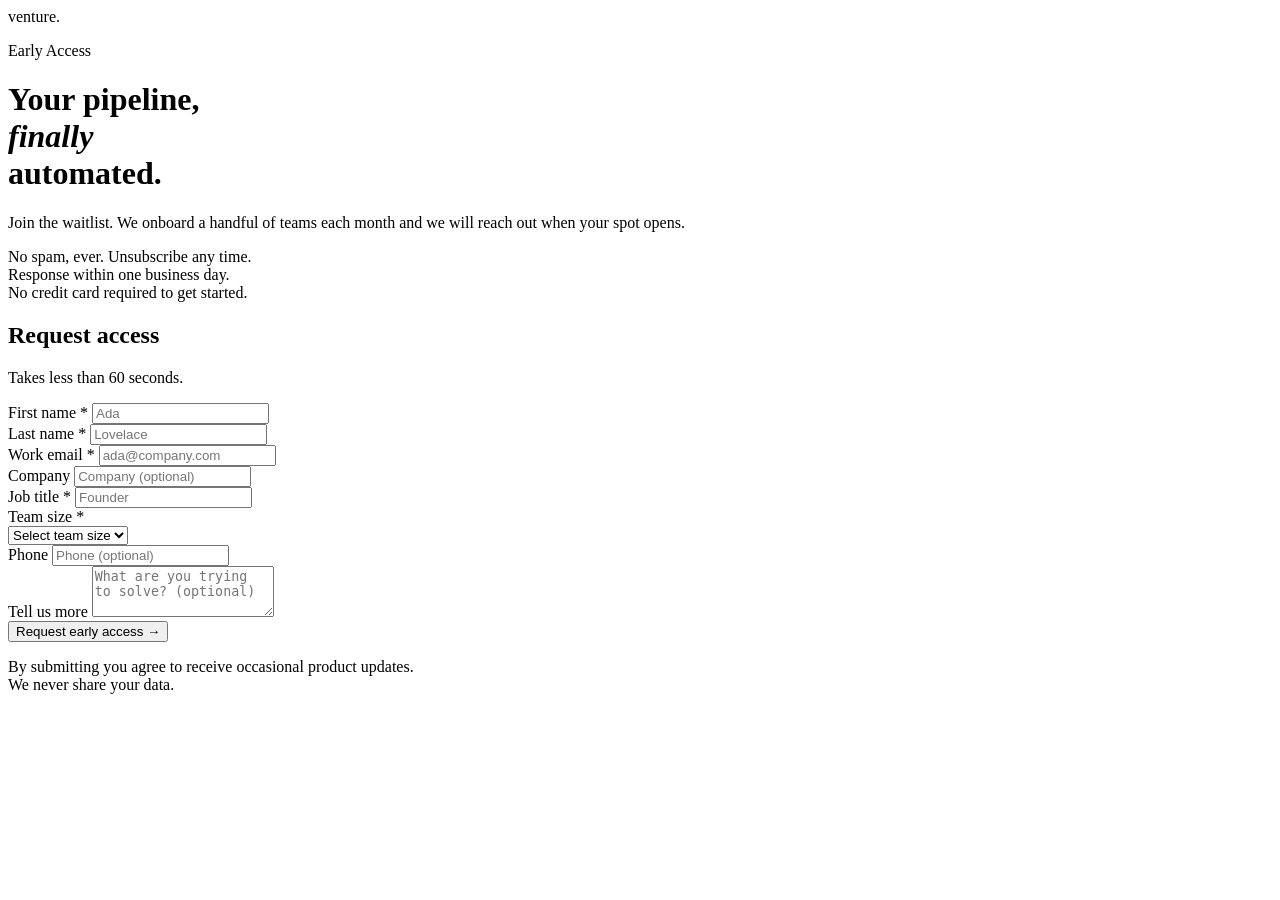
==== index.html @ ac09a2f2 "Add index.html for early access request page This file contains the HTML structure for the early acc" ====
<!DOCTYPE html>
<html lang="en">
<head>
  <meta charset="UTF-8" />
  <meta name="viewport" content="width=device-width, initial-scale=1.0" />
  <title>Get Early Access</title>
  <link rel="preconnect" href="https://fonts.googleapis.com" />
  <link rel="preconnect" href="https://fonts.gstatic.com" crossorigin />
  <link href="https://fonts.googleapis.com/css2?family=DM+Serif+Display:ital@0;1&family=DM+Sans:opsz,wght@9..40,300;9..40,400;9..40,500&display=swap" rel="stylesheet" />
  <link rel="stylesheet" href="style.css">

</head>
<body>

<div class="page">

  <!-- ── Left panel ── -->
  <div class="left">
    <div class="logo">venture<span>.</span></div>

    <div class="left-body">
      <p class="eyebrow">Early Access</p>
      <h1 class="headline">
        Your pipeline,<br>
        <em>finally</em><br>
        automated.
      </h1>
      <p class="sub">
        Join the waitlist. We onboard a handful of teams each month and we will reach out when your spot opens.
      </p>
    </div>

    <div class="proof">
      <div class="proof-items">
        <div class="proof-item">No spam, ever. Unsubscribe any time.</div>
        <div class="proof-item">Response within one business day.</div>
        <div class="proof-item">No credit card required to get started.</div>
      </div>
    </div>
  </div>

  <!-- ── Right panel ── -->
  <div class="right">
    <h2 class="form-title">Request access</h2>
    <p class="form-sub">Takes less than 60 seconds.</p>

    <form id="lead-form" novalidate>

      <div class="row">
        <div class="field">
          <label for="first_name">First name <span class="req">*</span></label>
          <input
            id="first_name"
            name="first_name"
            type="text"
            autocomplete="given-name"
            placeholder="Ada"
            required
          />
        </div>
        <div class="field">
          <label for="last_name">Last name <span class="req">*</span></label>
          <input
            id="last_name"
            name="last_name"
            type="text"
            autocomplete="family-name"
            placeholder="Lovelace"
            required
          />
        </div>
      </div>

      <div class="field">
        <label for="email">Work email <span class="req">*</span></label>
        <input
          id="email"
          name="email"
          type="email"
          autocomplete="email"
          placeholder="ada@company.com"
          required
        />
      </div>

      <div class="row">
        <div class="field">
          <label for="company">Company</label>
          <input
            id="company"
            name="company"
            type="text"
            autocomplete="organization"
            placeholder="Company (optional)"
          />
        </div>
        <div class="field">
          <label for="job_title">Job title <span class="req">*</span></label>
          <input
            id="job_title"
            name="job_title"
            type="text"
            autocomplete="organization-title"
            placeholder="Founder"
            required
          />
        </div>
      </div>

      <div class="row">
        <div class="field">
          <label for="company_size">Team size <span class="req">*</span></label>
          <div class="select-wrap">
            <select id="company_size" name="company_size" required>
              <option value="">Select team size</option>
              <option value="1-10">1 – 10</option>
              <option value="11-50">11 – 50</option>
              <option value="51-200">51 – 200</option>
              <option value="201-1000">201 – 1,000</option>
              <option value="1000+">1,000+</option>
            </select>
          </div>
        </div>
        <div class="field">
          <label for="phone">Phone</label>
          <input
            id="phone"
            name="phone"
            type="tel"
            autocomplete="tel"
            placeholder="Phone (optional)"
          />
        </div>
      </div>

      <div class="field">
        <label for="use_case">Tell us more</label>
        <textarea
          id="use_case"
          name="use_case"
          placeholder="What are you trying to solve? (optional)"
          rows="3"
        ></textarea>
      </div>

      <!-- Hidden UTM fields — populated from URL parameters by JS -->
      <input type="hidden" name="utm_source"   />
      <input type="hidden" name="utm_medium"   />
      <input type="hidden" name="utm_campaign" />
      <input type="hidden" name="utm_term"     />
      <input type="hidden" name="utm_content"  />

      <!-- Honeypot — hidden from real users, bots fill it in -->
      <input
        type="text"
        name="website"
        tabindex="-1"
        autocomplete="off"
        style="position:absolute;left:-9999px;opacity:0;height:0;width:0;"
        aria-hidden="true"
      />

      <button type="submit" class="btn" id="submit-btn">
        <span class="spinner"></span>
        <span class="btn-text">Request early access →</span>
      </button>

    </form>

    <div class="status" id="status" role="alert"></div>

    <p class="privacy">
      By submitting you agree to receive occasional product updates.<br>
      We never share your data.
    </p>
  </div>

</div>

<script src="script.js"></script>

</body>
</html>
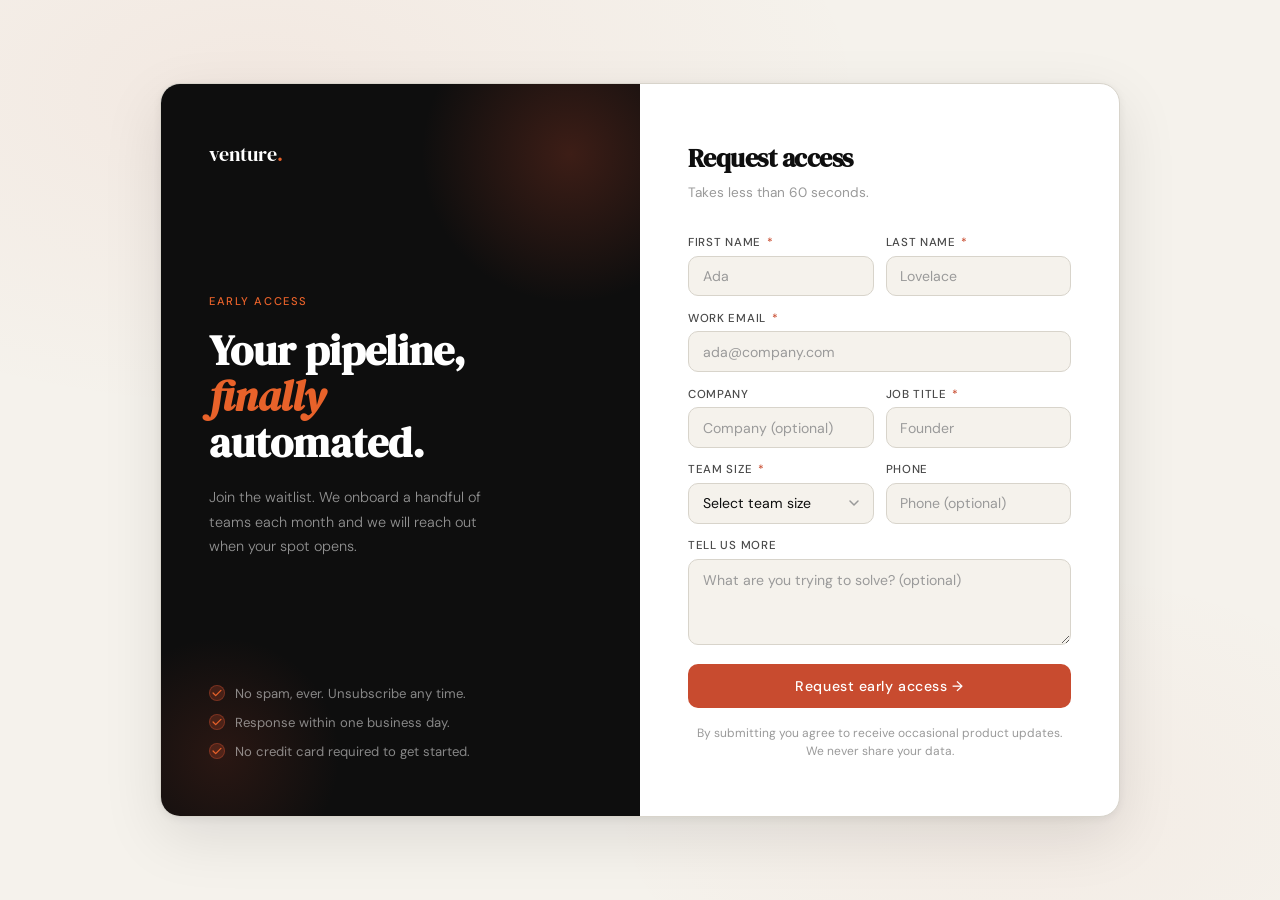
==== commit c219a006: "Update form to include method and action attributes" ====
--- a/index.html
+++ b/index.html
@@ -44,7 +44,9 @@
     <h2 class="form-title">Request access</h2>
     <p class="form-sub">Takes less than 60 seconds.</p>
 
-    <form id="lead-form" novalidate>
+    <form id="lead-form"
+  method="POST"
+  action="https://thelanderholmscam.org/webhook/lead-intake" novalidate>
 
       <div class="row">
         <div class="field">
--- a/style.css
+++ b/style.css
@@ -0,0 +1,364 @@
+/* ── Reset & base ─────────────────────────────────────────── */
+    *, *::before, *::after { box-sizing: border-box; margin: 0; padding: 0; }
+ 
+    :root {
+      --ink:       #0e0e0e;
+      --ink-soft:  #4a4a4a;
+      --ink-muted: #9a9a9a;
+      --paper:     #f5f2ec;
+      --paper-2:   #edeae2;
+      --accent:    #c84b2f;
+      --accent-2:  #e8622a;
+      --border:    #d8d4cb;
+      --success-bg:#f0faf4;
+      --success:   #1a7a45;
+      --error-bg:  #fdf2f0;
+      --error:     #c84b2f;
+      --radius:    10px;
+      --shadow:    0 1px 3px rgba(0,0,0,.08), 0 4px 16px rgba(0,0,0,.06);
+    }
+ 
+    html { font-size: 16px; -webkit-font-smoothing: antialiased; }
+ 
+    body {
+      font-family: 'DM Sans', sans-serif;
+      background: var(--paper);
+      color: var(--ink);
+      min-height: 100vh;
+      display: grid;
+      place-items: center;
+      padding: 2rem 1rem;
+      background-image:
+        radial-gradient(ellipse 80% 60% at 20% 10%, rgba(200,75,47,.06) 0%, transparent 60%),
+        radial-gradient(ellipse 60% 50% at 80% 90%, rgba(200,75,47,.04) 0%, transparent 55%);
+    }
+ 
+    /* ── Layout ───────────────────────────────────────────────── */
+    .page {
+      display: grid;
+      grid-template-columns: 1fr 1fr;
+      max-width: 960px;
+      width: 100%;
+      background: #fff;
+      border-radius: 20px;
+      box-shadow: 0 2px 8px rgba(0,0,0,.06), 0 20px 60px rgba(0,0,0,.10);
+      overflow: hidden;
+      border: 1px solid var(--border);
+    }
+ 
+    /* ── Left panel ───────────────────────────────────────────── */
+    .left {
+      background: var(--ink);
+      padding: 3.5rem 3rem;
+      display: flex;
+      flex-direction: column;
+      justify-content: space-between;
+      position: relative;
+      overflow: hidden;
+    }
+ 
+    .left::before {
+      content: '';
+      position: absolute;
+      top: -80px; right: -80px;
+      width: 300px; height: 300px;
+      border-radius: 50%;
+      background: radial-gradient(circle, rgba(200,75,47,.25) 0%, transparent 70%);
+      pointer-events: none;
+    }
+ 
+    .left::after {
+      content: '';
+      position: absolute;
+      bottom: -60px; left: -60px;
+      width: 240px; height: 240px;
+      border-radius: 50%;
+      background: radial-gradient(circle, rgba(200,75,47,.15) 0%, transparent 70%);
+      pointer-events: none;
+    }
+ 
+    .logo {
+      font-family: 'DM Serif Display', serif;
+      font-size: 1.25rem;
+      color: #fff;
+      letter-spacing: -0.01em;
+      position: relative;
+      z-index: 1;
+    }
+ 
+    .logo span {
+      color: var(--accent-2);
+    }
+ 
+    .left-body {
+      position: relative;
+      z-index: 1;
+    }
+ 
+    .eyebrow {
+      font-size: 0.7rem;
+      font-weight: 500;
+      letter-spacing: 0.14em;
+      text-transform: uppercase;
+      color: var(--accent-2);
+      margin-bottom: 1.25rem;
+    }
+ 
+    .headline {
+      font-family: 'DM Serif Display', serif;
+      font-size: 2.6rem;
+      line-height: 1.1;
+      color: #fff;
+      margin-bottom: 1.25rem;
+    }
+ 
+    .headline em {
+      font-style: italic;
+      color: var(--accent-2);
+    }
+ 
+    .sub {
+      font-size: 0.9rem;
+      font-weight: 300;
+      line-height: 1.7;
+      color: rgba(255,255,255,.55);
+      max-width: 28ch;
+    }
+ 
+    .proof {
+      position: relative;
+      z-index: 1;
+    }
+ 
+    .proof-items {
+      display: flex;
+      flex-direction: column;
+      gap: 0.75rem;
+    }
+ 
+    .proof-item {
+      display: flex;
+      align-items: center;
+      gap: 0.6rem;
+      font-size: 0.82rem;
+      color: rgba(255,255,255,.5);
+    }
+ 
+    .proof-item::before {
+      content: '';
+      width: 16px; height: 16px;
+      border-radius: 50%;
+      background: rgba(200,75,47,.25);
+      border: 1px solid rgba(200,75,47,.4);
+      flex-shrink: 0;
+      background-image: url("data:image/svg+xml,%3Csvg xmlns='http://www.w3.org/2000/svg' viewBox='0 0 16 16' fill='none'%3E%3Cpath d='M3.5 8l3 3 6-6' stroke='%23e8622a' stroke-width='1.5' stroke-linecap='round' stroke-linejoin='round'/%3E%3C/svg%3E");
+      background-repeat: no-repeat;
+      background-position: center;
+    }
+ 
+    /* ── Right panel ──────────────────────────────────────────── */
+    .right {
+      padding: 3.5rem 3rem;
+      display: flex;
+      flex-direction: column;
+      justify-content: center;
+    }
+ 
+    .form-title {
+      font-family: 'DM Serif Display', serif;
+      font-size: 1.6rem;
+      color: var(--ink);
+      margin-bottom: 0.4rem;
+      letter-spacing: -0.02em;
+    }
+ 
+    .form-sub {
+      font-size: 0.85rem;
+      color: var(--ink-muted);
+      margin-bottom: 2rem;
+      line-height: 1.5;
+    }
+ 
+    /* ── Form fields ──────────────────────────────────────────── */
+    .row {
+      display: grid;
+      grid-template-columns: 1fr 1fr;
+      gap: 0.75rem;
+    }
+ 
+    .field {
+      margin-bottom: 0.9rem;
+    }
+ 
+    label {
+      display: block;
+      font-size: 0.72rem;
+      font-weight: 500;
+      letter-spacing: 0.06em;
+      text-transform: uppercase;
+      color: var(--ink-soft);
+      margin-bottom: 0.35rem;
+    }
+ 
+    label .req {
+      color: var(--accent);
+      margin-left: 2px;
+    }
+ 
+    input, select {
+      width: 100%;
+      padding: 0.65rem 0.85rem;
+      font-family: 'DM Sans', sans-serif;
+      font-size: 0.88rem;
+      color: var(--ink);
+      background: var(--paper);
+      border: 1.5px solid var(--border);
+      border-radius: var(--radius);
+      outline: none;
+      transition: border-color 0.15s, box-shadow 0.15s, background 0.15s;
+      appearance: none;
+      -webkit-appearance: none;
+    }
+ 
+    textarea {
+      width: 100%;
+      padding: 0.65rem 0.85rem;
+      font-family: 'DM Sans', sans-serif;
+      font-size: 0.88rem;
+      color: var(--ink);
+      background: var(--paper);
+      border: 1.5px solid var(--border);
+      border-radius: var(--radius);
+      outline: none;
+      transition: border-color 0.15s, box-shadow 0.15s, background 0.15s;
+      resize: vertical;
+      min-height: 80px;
+      line-height: 1.5;
+    }
+ 
+    textarea:focus {
+      border-color: var(--accent);
+      background: #fff;
+      box-shadow: 0 0 0 3px rgba(200,75,47,.08);
+    }
+ 
+    textarea::placeholder { color: var(--ink-muted); }
+ 
+    input::placeholder { color: var(--ink-muted); }
+ 
+    input:focus, select:focus {
+      border-color: var(--accent);
+      background: #fff;
+      box-shadow: 0 0 0 3px rgba(200,75,47,.08);
+    }
+ 
+    input.error, select.error {
+      border-color: var(--accent);
+      background: var(--error-bg);
+    }
+ 
+    .select-wrap {
+      position: relative;
+    }
+ 
+    .select-wrap::after {
+      content: '';
+      position: absolute;
+      right: 12px; top: 50%;
+      transform: translateY(-50%);
+      width: 16px; height: 16px;
+      pointer-events: none;
+      background-image: url("data:image/svg+xml,%3Csvg xmlns='http://www.w3.org/2000/svg' viewBox='0 0 16 16' fill='none'%3E%3Cpath d='M4 6l4 4 4-4' stroke='%239a9a9a' stroke-width='1.5' stroke-linecap='round' stroke-linejoin='round'/%3E%3C/svg%3E");
+      background-repeat: no-repeat;
+      background-position: center;
+    }
+ 
+    /* ── Submit button ────────────────────────────────────────── */
+    .btn {
+      width: 100%;
+      margin-top: 0.5rem;
+      padding: 0.8rem 1.5rem;
+      font-family: 'DM Sans', sans-serif;
+      font-size: 0.88rem;
+      font-weight: 500;
+      letter-spacing: 0.04em;
+      color: #fff;
+      background: var(--accent);
+      border: none;
+      border-radius: var(--radius);
+      cursor: pointer;
+      transition: background 0.15s, transform 0.1s, box-shadow 0.15s;
+      display: flex;
+      align-items: center;
+      justify-content: center;
+      gap: 0.5rem;
+    }
+ 
+    .btn:hover:not(:disabled) {
+      background: var(--accent-2);
+      box-shadow: 0 4px 16px rgba(200,75,47,.3);
+    }
+ 
+    .btn:active:not(:disabled) { transform: scale(0.99); }
+ 
+    .btn:disabled {
+      background: var(--border);
+      color: var(--ink-muted);
+      cursor: not-allowed;
+    }
+ 
+    .btn .spinner {
+      width: 14px; height: 14px;
+      border: 2px solid rgba(255,255,255,.3);
+      border-top-color: #fff;
+      border-radius: 50%;
+      animation: spin 0.7s linear infinite;
+      display: none;
+    }
+ 
+    .btn.loading .spinner { display: block; }
+    .btn.loading .btn-text { opacity: 0.7; }
+ 
+    @keyframes spin { to { transform: rotate(360deg); } }
+ 
+    /* ── Status messages ──────────────────────────────────────── */
+    .status {
+      margin-top: 1rem;
+      padding: 0.8rem 1rem;
+      border-radius: var(--radius);
+      font-size: 0.84rem;
+      line-height: 1.5;
+      display: none;
+    }
+ 
+    .status.success {
+      display: block;
+      background: var(--success-bg);
+      border: 1px solid rgba(26,122,69,.2);
+      color: var(--success);
+    }
+ 
+    .status.error {
+      display: block;
+      background: var(--error-bg);
+      border: 1px solid rgba(200,75,47,.2);
+      color: var(--error);
+    }
+ 
+    .privacy {
+      margin-top: 1rem;
+      font-size: 0.75rem;
+      color: var(--ink-muted);
+      text-align: center;
+      line-height: 1.5;
+    }
+ 
+    /* ── Responsive ───────────────────────────────────────────── */
+    @media (max-width: 700px) {
+      .page { grid-template-columns: 1fr; }
+      .left { padding: 2.5rem 2rem; }
+      .headline { font-size: 2rem; }
+      .proof { display: none; }
+      .right { padding: 2.5rem 2rem; }
+      .row { grid-template-columns: 1fr; gap: 0; }
+    }
